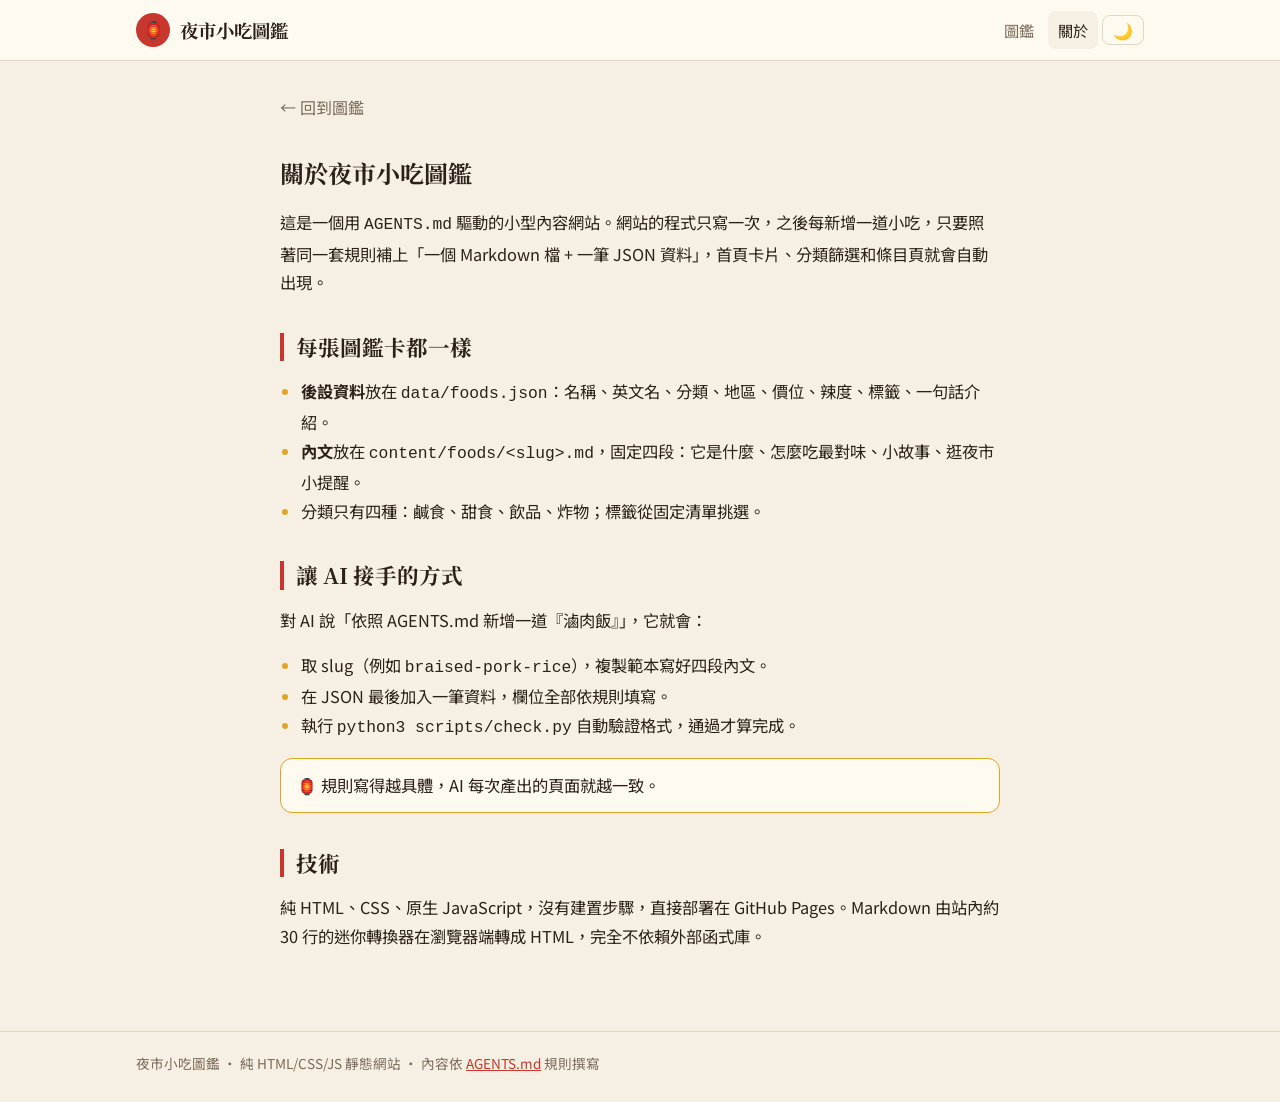
==== about.html @ 8e22ab0a "feat(site): initial night market field guide with AGENTS.md Co-Authored-By: Claude Opus 5.5 <noreply" ====
<!doctype html>
<html lang="zh-Hant">
<head>
  <meta charset="utf-8">
  <meta name="viewport" content="width=device-width, initial-scale=1">
  <link rel="preconnect" href="https://fonts.googleapis.com">
  <link rel="preconnect" href="https://fonts.gstatic.com" crossorigin>
  <link href="https://fonts.googleapis.com/css2?family=Noto+Sans+TC:wght@400;500;700&family=Noto+Serif+TC:wght@700&display=swap" rel="stylesheet">
  <link rel="stylesheet" href="assets/css/style.css">
  <link rel="icon" href="data:image/svg+xml,<svg xmlns=%22http://www.w3.org/2000/svg%22 viewBox=%220 0 100 100%22><text y=%22.9em%22 font-size=%2290%22>🏮</text></svg>">
  <title>關於本站｜夜市小吃圖鑑</title>
  <meta name="description" content="夜市小吃圖鑑的設計理念與內容撰寫規則。">
</head>
<body>
  <header class="site-header">
    <div class="wrap">
      <a class="brand" href="index.html"><span class="brand-mark">🏮</span><span>夜市小吃圖鑑</span></a>
      <nav class="nav">
        <a href="index.html">圖鑑</a>
        <a href="about.html" aria-current="page">關於</a>
        <button class="theme-btn" type="button" aria-label="切換深淺色">🌙</button>
      </nav>
    </div>
  </header>
  <main class="wrap">
    <article class="entry prose">
      <a class="back" href="index.html">← 回到圖鑑</a>
      <h1>關於夜市小吃圖鑑</h1>
      <p>這是一個用 <code>AGENTS.md</code> 驅動的小型內容網站。網站的程式只寫一次，之後每新增一道小吃，只要照著同一套規則補上「一個 Markdown 檔 + 一筆 JSON 資料」，首頁卡片、分類篩選和條目頁就會自動出現。</p>

      <h2>每張圖鑑卡都一樣</h2>
      <ul>
        <li><strong>後設資料</strong>放在 <code>data/foods.json</code>：名稱、英文名、分類、地區、價位、辣度、標籤、一句話介紹。</li>
        <li><strong>內文</strong>放在 <code>content/foods/&lt;slug&gt;.md</code>，固定四段：它是什麼、怎麼吃最對味、小故事、逛夜市小提醒。</li>
        <li>分類只有四種：鹹食、甜食、飲品、炸物；標籤從固定清單挑選。</li>
      </ul>

      <h2>讓 AI 接手的方式</h2>
      <p>對 AI 說「依照 AGENTS.md 新增一道『滷肉飯』」，它就會：</p>
      <ul>
        <li>取 slug（例如 <code>braised-pork-rice</code>），複製範本寫好四段內文。</li>
        <li>在 JSON 最後加入一筆資料，欄位全部依規則填寫。</li>
        <li>執行 <code>python3 scripts/check.py</code> 自動驗證格式，通過才算完成。</li>
      </ul>
      <blockquote><p>規則寫得越具體，AI 每次產出的頁面就越一致。</p></blockquote>

      <h2>技術</h2>
      <p>純 HTML、CSS、原生 JavaScript，沒有建置步驟，直接部署在 GitHub Pages。Markdown 由站內約 30 行的迷你轉換器在瀏覽器端轉成 HTML，完全不依賴外部函式庫。</p>
    </article>
  </main>
  <footer class="site-footer">
    <div class="wrap">夜市小吃圖鑑 · 純 HTML/CSS/JS 靜態網站 · 內容依 <a href="https://github.com/laugwang/night-market-guide/blob/main/AGENTS.md">AGENTS.md</a> 規則撰寫</div>
  </footer>
  <script src="assets/js/common.js"></script>
</body>
</html>
---- assets/css/style.css ----
/* 夜市小吃圖鑑 — 唯一樣式表
   規則：所有顏色只能用下方 token，禁止在其他地方寫死色碼（見 AGENTS.md §5） */

:root {
  --bg: #f6f0e4;
  --surface: #fffaf0;
  --ink: #2b2118;
  --muted: #7a6a58;
  --lantern: #c8372d;
  --amber: #e0a526;
  --line: #e3d6c0;
  --shadow: 0 1px 2px rgb(60 40 20 / 0.06), 0 6px 18px rgb(60 40 20 / 0.08);
  --radius: 16px;
  --font-sans: "Noto Sans TC", system-ui, sans-serif;
  --font-serif: "Noto Serif TC", Georgia, serif;
  color-scheme: light;
}

@media (prefers-color-scheme: dark) {
  :root:not([data-theme="light"]) {
    --bg: #17130f;
    --surface: #221c16;
    --ink: #f1e7d6;
    --muted: #a8987f;
    --lantern: #ff6a5c;
    --amber: #f2bf4a;
    --line: #3a3027;
    --shadow: 0 1px 2px rgb(0 0 0 / 0.3), 0 6px 18px rgb(0 0 0 / 0.35);
    color-scheme: dark;
  }
}
:root[data-theme="dark"] {
  --bg: #17130f;
  --surface: #221c16;
  --ink: #f1e7d6;
  --muted: #a8987f;
  --lantern: #ff6a5c;
  --amber: #f2bf4a;
  --line: #3a3027;
  --shadow: 0 1px 2px rgb(0 0 0 / 0.3), 0 6px 18px rgb(0 0 0 / 0.35);
  color-scheme: dark;
}

* { box-sizing: border-box; }
html { -webkit-text-size-adjust: 100%; }
body {
  margin: 0;
  background: var(--bg);
  color: var(--ink);
  font-family: var(--font-sans);
  line-height: 1.75;
  overflow-x: hidden;
}
a { color: var(--lantern); }
h1, h2, h3 { font-family: var(--font-serif); line-height: 1.3; }

.wrap { max-width: 1040px; margin: 0 auto; padding: 0 16px; }

/* ---------- Header ---------- */
.site-header {
  border-bottom: 1px solid var(--line);
  background: var(--surface);
  position: sticky; top: 0; z-index: 10;
}
.site-header .wrap {
  display: flex; align-items: center; justify-content: space-between;
  gap: 12px; min-height: 60px;
}
.brand {
  display: flex; align-items: center; gap: 10px;
  color: var(--ink); text-decoration: none;
  font-family: var(--font-serif); font-weight: 700; font-size: 1.15rem;
}
.brand-mark {
  width: 34px; height: 34px; border-radius: 50%;
  display: grid; place-items: center;
  background: var(--lantern); color: var(--surface); font-size: 1.05rem;
}
.nav { display: flex; align-items: center; gap: 4px; }
.nav a, .theme-btn {
  color: var(--muted); text-decoration: none; font-size: 0.95rem;
  padding: 6px 10px; border-radius: 8px;
}
.nav a:hover, .nav a[aria-current="page"] { color: var(--ink); background: var(--bg); }
.theme-btn {
  border: 1px solid var(--line); background: transparent; cursor: pointer;
  font: inherit; line-height: 1;
}

/* ---------- Hero ---------- */
.hero { padding: 48px 0 24px; }
.hero h1 { font-size: clamp(1.9rem, 5vw, 2.8rem); margin: 0 0 8px; }
.hero h1 em { font-style: normal; color: var(--lantern); }
.hero p { color: var(--muted); margin: 0; max-width: 36em; }

/* ---------- Toolbar ---------- */
.toolbar { display: flex; flex-wrap: wrap; gap: 10px; align-items: center; margin: 24px 0 8px; }
.search {
  flex: 1 1 240px; min-width: 0;
  padding: 10px 14px; border-radius: 999px;
  border: 1px solid var(--line); background: var(--surface); color: var(--ink);
  font: inherit;
}
.search:focus { outline: 2px solid var(--amber); outline-offset: 1px; }
.chips { display: flex; flex-wrap: wrap; gap: 6px; }
.chip {
  border: 1px solid var(--line); background: var(--surface); color: var(--muted);
  padding: 6px 12px; border-radius: 999px; cursor: pointer; font: inherit; font-size: 0.9rem;
}
.chip[aria-pressed="true"] { background: var(--lantern); border-color: var(--lantern); color: var(--surface); }
.count { color: var(--muted); font-size: 0.9rem; margin: 8px 0 16px; }

/* ---------- Cards ---------- */
.grid {
  display: grid; gap: 16px;
  grid-template-columns: repeat(auto-fill, minmax(min(100%, 280px), 1fr));
  padding-bottom: 48px;
}
.card {
  position: relative; display: flex; flex-direction: column; gap: 6px;
  background: var(--surface); border: 1px solid var(--line); border-radius: var(--radius);
  padding: 18px; color: var(--ink); text-decoration: none; box-shadow: var(--shadow);
  transition: transform .15s ease, border-color .15s ease;
}
.card:hover { transform: translateY(-2px); border-color: var(--amber); }
.card-top { display: flex; justify-content: space-between; align-items: flex-start; }
.stamp {
  width: 52px; height: 52px; border-radius: 50%;
  display: grid; place-items: center; font-size: 1.6rem;
  background: var(--bg); border: 2px dashed var(--lantern);
}
.badge {
  font-size: 0.78rem; padding: 2px 10px; border-radius: 999px;
  border: 1px solid var(--lantern); color: var(--lantern);
}
.card h3 { margin: 8px 0 0; font-size: 1.3rem; }
.card .en { color: var(--muted); font-size: 0.85rem; letter-spacing: .02em; }
.card .summary { margin: 4px 0 8px; font-size: 0.95rem; }
.meta { display: flex; flex-wrap: wrap; gap: 6px 14px; margin-top: auto; font-size: 0.85rem; color: var(--muted); }
.meta b { color: var(--ink); font-weight: 500; }
.tags { display: flex; flex-wrap: wrap; gap: 6px; }
.tag { font-size: 0.78rem; color: var(--muted); background: var(--bg); padding: 1px 8px; border-radius: 6px; }

.empty { text-align: center; color: var(--muted); padding: 48px 0; }

/* ---------- Entry page ---------- */
.entry { max-width: 720px; margin: 0 auto; padding: 32px 0 64px; }
.back { display: inline-block; margin-bottom: 16px; text-decoration: none; color: var(--muted); }
.back:hover { color: var(--lantern); }
.entry-head {
  display: grid; grid-template-columns: auto 1fr; gap: 16px; align-items: center;
  background: var(--surface); border: 1px solid var(--line); border-radius: var(--radius);
  padding: 20px; box-shadow: var(--shadow);
}
.entry-head .stamp { width: 76px; height: 76px; font-size: 2.4rem; }
.entry-head h1 { margin: 0; font-size: clamp(1.7rem, 5vw, 2.3rem); }
.entry-head .en { color: var(--muted); }
.entry-facts {
  display: grid; grid-template-columns: repeat(auto-fit, minmax(120px, 1fr));
  gap: 10px; margin: 16px 0 8px;
}
.fact { background: var(--surface); border: 1px solid var(--line); border-radius: 12px; padding: 10px 14px; }
.fact small { display: block; color: var(--muted); font-size: 0.78rem; }
.fact span { font-weight: 500; }

.prose h2 {
  margin: 36px 0 10px; font-size: 1.35rem;
  padding-left: 12px; border-left: 4px solid var(--lantern);
}
.prose p, .prose li { font-size: 1.02rem; }
.prose ul { padding-left: 1.3em; }
.prose li::marker { color: var(--amber); }
.prose blockquote {
  margin: 12px 0; padding: 12px 16px; border-radius: 12px;
  background: var(--surface); border: 1px solid var(--amber);
}
.prose blockquote p { margin: 0; }
.prose blockquote::before { content: "🏮 "; }
.prose blockquote p { display: inline; }

.pager { display: flex; justify-content: space-between; gap: 12px; margin-top: 40px; flex-wrap: wrap; }
.pager a {
  flex: 1 1 200px; text-decoration: none; color: var(--ink);
  background: var(--surface); border: 1px solid var(--line); border-radius: 12px; padding: 12px 16px;
}
.pager a:hover { border-color: var(--amber); }
.pager small { display: block; color: var(--muted); }
.pager .next { text-align: right; }

/* ---------- Footer ---------- */
.site-footer { border-top: 1px solid var(--line); color: var(--muted); font-size: 0.85rem; padding: 20px 0 32px; }

@media (max-width: 480px) {
  .hero { padding-top: 32px; }
  .nav a { padding: 6px 6px; }
  .brand span:last-child { font-size: 1rem; }
}
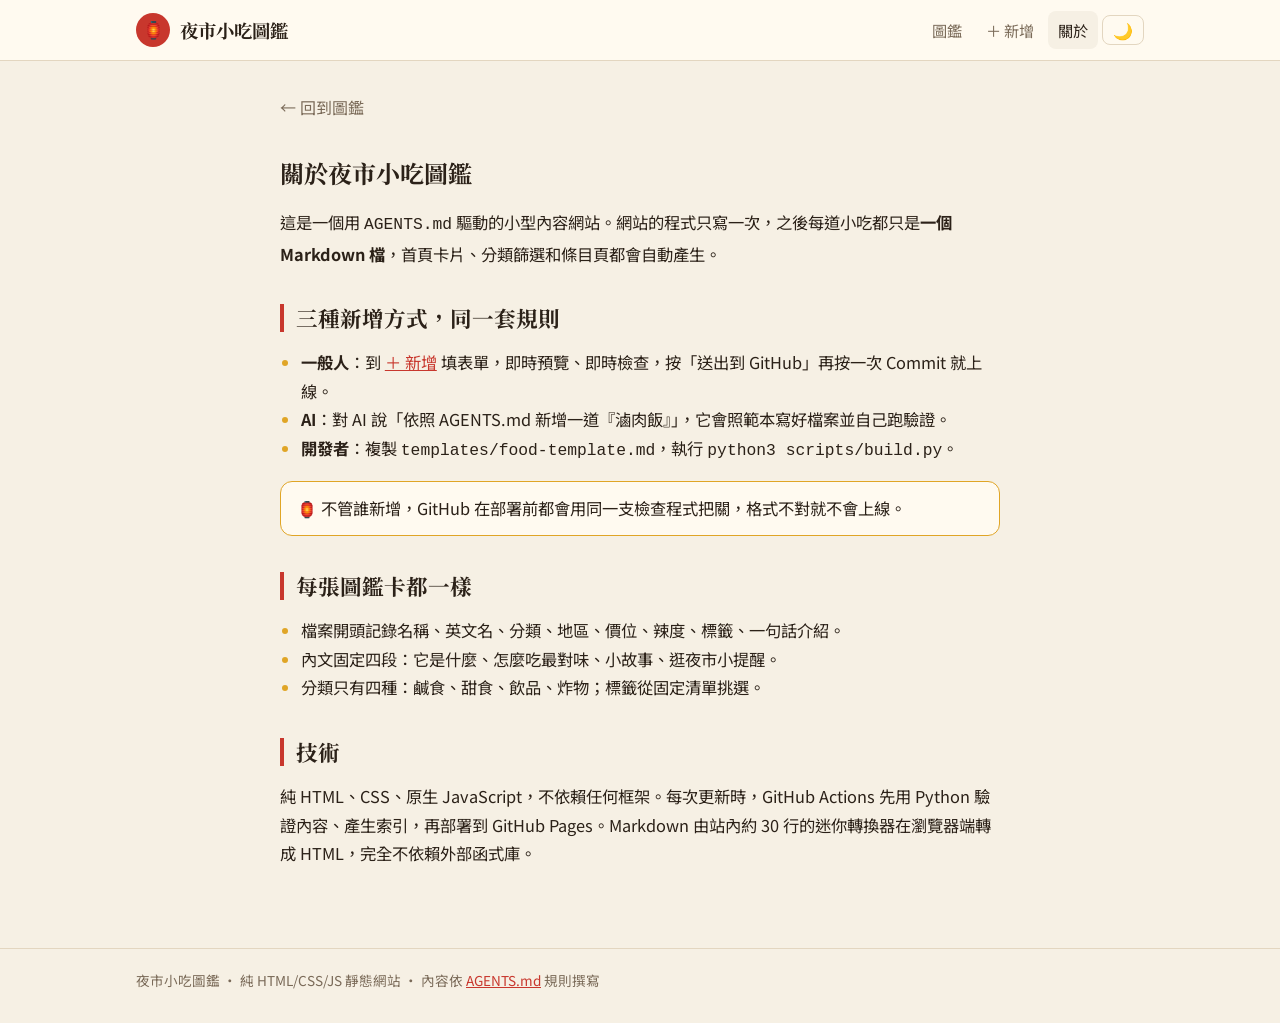
==== commit 88e4190f: "feat(site): add form-based submission page; one Markdown file per food - add.html: fill a form, live" ====
--- a/about.html
+++ b/about.html
@@ -17,6 +17,7 @@
       <a class="brand" href="index.html"><span class="brand-mark">🏮</span><span>夜市小吃圖鑑</span></a>
       <nav class="nav">
         <a href="index.html">圖鑑</a>
+        <a href="add.html">＋ 新增</a>
         <a href="about.html" aria-current="page">關於</a>
         <button class="theme-btn" type="button" aria-label="切換深淺色">🌙</button>
       </nav>
@@ -26,26 +27,25 @@
     <article class="entry prose">
       <a class="back" href="index.html">← 回到圖鑑</a>
       <h1>關於夜市小吃圖鑑</h1>
-      <p>這是一個用 <code>AGENTS.md</code> 驅動的小型內容網站。網站的程式只寫一次，之後每新增一道小吃，只要照著同一套規則補上「一個 Markdown 檔 + 一筆 JSON 資料」，首頁卡片、分類篩選和條目頁就會自動出現。</p>
+      <p>這是一個用 <code>AGENTS.md</code> 驅動的小型內容網站。網站的程式只寫一次，之後每道小吃都只是<strong>一個 Markdown 檔</strong>，首頁卡片、分類篩選和條目頁都會自動產生。</p>
+
+      <h2>三種新增方式，同一套規則</h2>
+      <ul>
+        <li><strong>一般人</strong>：到 <a href="add.html">＋ 新增</a> 填表單，即時預覽、即時檢查，按「送出到 GitHub」再按一次 Commit 就上線。</li>
+        <li><strong>AI</strong>：對 AI 說「依照 AGENTS.md 新增一道『滷肉飯』」，它會照範本寫好檔案並自己跑驗證。</li>
+        <li><strong>開發者</strong>：複製 <code>templates/food-template.md</code>，執行 <code>python3 scripts/build.py</code>。</li>
+      </ul>
+      <blockquote><p>不管誰新增，GitHub 在部署前都會用同一支檢查程式把關，格式不對就不會上線。</p></blockquote>
 
       <h2>每張圖鑑卡都一樣</h2>
       <ul>
-        <li><strong>後設資料</strong>放在 <code>data/foods.json</code>：名稱、英文名、分類、地區、價位、辣度、標籤、一句話介紹。</li>
-        <li><strong>內文</strong>放在 <code>content/foods/&lt;slug&gt;.md</code>，固定四段：它是什麼、怎麼吃最對味、小故事、逛夜市小提醒。</li>
+        <li>檔案開頭記錄名稱、英文名、分類、地區、價位、辣度、標籤、一句話介紹。</li>
+        <li>內文固定四段：它是什麼、怎麼吃最對味、小故事、逛夜市小提醒。</li>
         <li>分類只有四種：鹹食、甜食、飲品、炸物；標籤從固定清單挑選。</li>
       </ul>
 
-      <h2>讓 AI 接手的方式</h2>
-      <p>對 AI 說「依照 AGENTS.md 新增一道『滷肉飯』」，它就會：</p>
-      <ul>
-        <li>取 slug（例如 <code>braised-pork-rice</code>），複製範本寫好四段內文。</li>
-        <li>在 JSON 最後加入一筆資料，欄位全部依規則填寫。</li>
-        <li>執行 <code>python3 scripts/check.py</code> 自動驗證格式，通過才算完成。</li>
-      </ul>
-      <blockquote><p>規則寫得越具體，AI 每次產出的頁面就越一致。</p></blockquote>
-
       <h2>技術</h2>
-      <p>純 HTML、CSS、原生 JavaScript，沒有建置步驟，直接部署在 GitHub Pages。Markdown 由站內約 30 行的迷你轉換器在瀏覽器端轉成 HTML，完全不依賴外部函式庫。</p>
+      <p>純 HTML、CSS、原生 JavaScript，不依賴任何框架。每次更新時，GitHub Actions 先用 Python 驗證內容、產生索引，再部署到 GitHub Pages。Markdown 由站內約 30 行的迷你轉換器在瀏覽器端轉成 HTML，完全不依賴外部函式庫。</p>
     </article>
   </main>
   <footer class="site-footer">
--- a/assets/css/style.css
+++ b/assets/css/style.css
@@ -195,3 +195,70 @@
   .nav a { padding: 6px 6px; }
   .brand span:last-child { font-size: 1rem; }
 }
+
+/* ---------- 新增表單 add.html ---------- */
+.add-layout {
+  display: grid; gap: 24px; align-items: start; padding-bottom: 48px;
+  grid-template-columns: minmax(0, 1fr) minmax(0, 380px);
+}
+@media (max-width: 860px) { .add-layout { grid-template-columns: minmax(0, 1fr); } }
+.add-form fieldset {
+  border: 1px solid var(--line); border-radius: var(--radius); background: var(--surface);
+  padding: 8px 18px 18px; margin: 0 0 16px; min-width: 0;
+}
+.add-form legend { font-family: var(--font-serif); font-weight: 700; padding: 0 6px; }
+.field { display: flex; flex-direction: column; gap: 6px; margin-top: 14px; font-weight: 500; min-width: 0; }
+.field-row { display: grid; gap: 0 16px; grid-template-columns: repeat(auto-fit, minmax(200px, 1fr)); }
+.req { color: var(--lantern); }
+.hint { color: var(--muted); font-weight: 400; font-size: 0.82rem; }
+.add-form input:not([type="radio"]):not([type="checkbox"]), .add-form textarea {
+  width: 100%; padding: 9px 12px; border-radius: 10px; font: inherit; font-weight: 400;
+  border: 1px solid var(--line); background: var(--bg); color: var(--ink);
+}
+.add-form textarea { resize: vertical; line-height: 1.6; }
+.add-form input:focus, .add-form textarea:focus { outline: 2px solid var(--amber); outline-offset: 1px; }
+.price-row { display: flex; align-items: center; gap: 8px; }
+.price-row span { color: var(--muted); font-weight: 400; }
+.emoji-input { max-width: 200px; }
+.emoji-row, .choice-row { display: flex; flex-wrap: wrap; gap: 6px; }
+.emoji-btn {
+  width: 40px; height: 40px; font-size: 1.3rem; cursor: pointer; border-radius: 10px;
+  border: 1px solid var(--line); background: var(--bg);
+}
+.emoji-btn[aria-pressed="true"] { border: 2px solid var(--lantern); }
+.chip-choice { position: relative; }
+.chip-choice input { position: absolute; opacity: 0; inset: 0; cursor: pointer; margin: 0; }
+.chip-choice span {
+  display: inline-block; padding: 5px 12px; border-radius: 999px; font-weight: 400; font-size: 0.9rem;
+  border: 1px solid var(--line); background: var(--bg); color: var(--muted);
+}
+.chip-choice input:checked + span { background: var(--lantern); border-color: var(--lantern); color: var(--surface); }
+.chip-choice input:focus-visible + span { outline: 2px solid var(--amber); outline-offset: 1px; }
+
+.form-errors {
+  border: 1px dashed var(--line); border-radius: 12px; padding: 4px 16px; margin-bottom: 16px;
+  color: var(--muted); font-size: 0.92rem;
+}
+.form-errors ul { margin: 0 0 10px; padding-left: 1.2em; }
+.form-errors .ok { color: var(--ink); }
+.form-actions { display: flex; flex-wrap: wrap; gap: 8px; }
+.btn {
+  font: inherit; cursor: pointer; padding: 9px 16px; border-radius: 999px;
+  border: 1px solid var(--line); background: var(--surface); color: var(--ink);
+}
+.btn.primary { background: var(--lantern); border-color: var(--lantern); color: var(--surface); font-weight: 500; }
+.btn.primary:disabled { opacity: 0.45; cursor: not-allowed; }
+.btn.ghost { background: transparent; color: var(--muted); }
+.howto { margin-top: 16px; color: var(--muted); font-size: 0.92rem; }
+.howto summary { cursor: pointer; color: var(--ink); }
+
+.add-preview { position: sticky; top: 76px; }
+@media (max-width: 860px) { .add-preview { position: static; } }
+.preview-label { margin: 0 0 8px; color: var(--muted); font-size: 0.85rem; }
+.add-preview .card:hover { transform: none; }
+.preview-body {
+  background: var(--surface); border: 1px solid var(--line); border-radius: var(--radius);
+  padding: 4px 18px 12px; max-height: 60vh; overflow: auto; margin-top: 0;
+}
+.preview-body h2 { margin-top: 20px; font-size: 1.1rem; }
+.add-preview > div { margin-bottom: 16px; }
